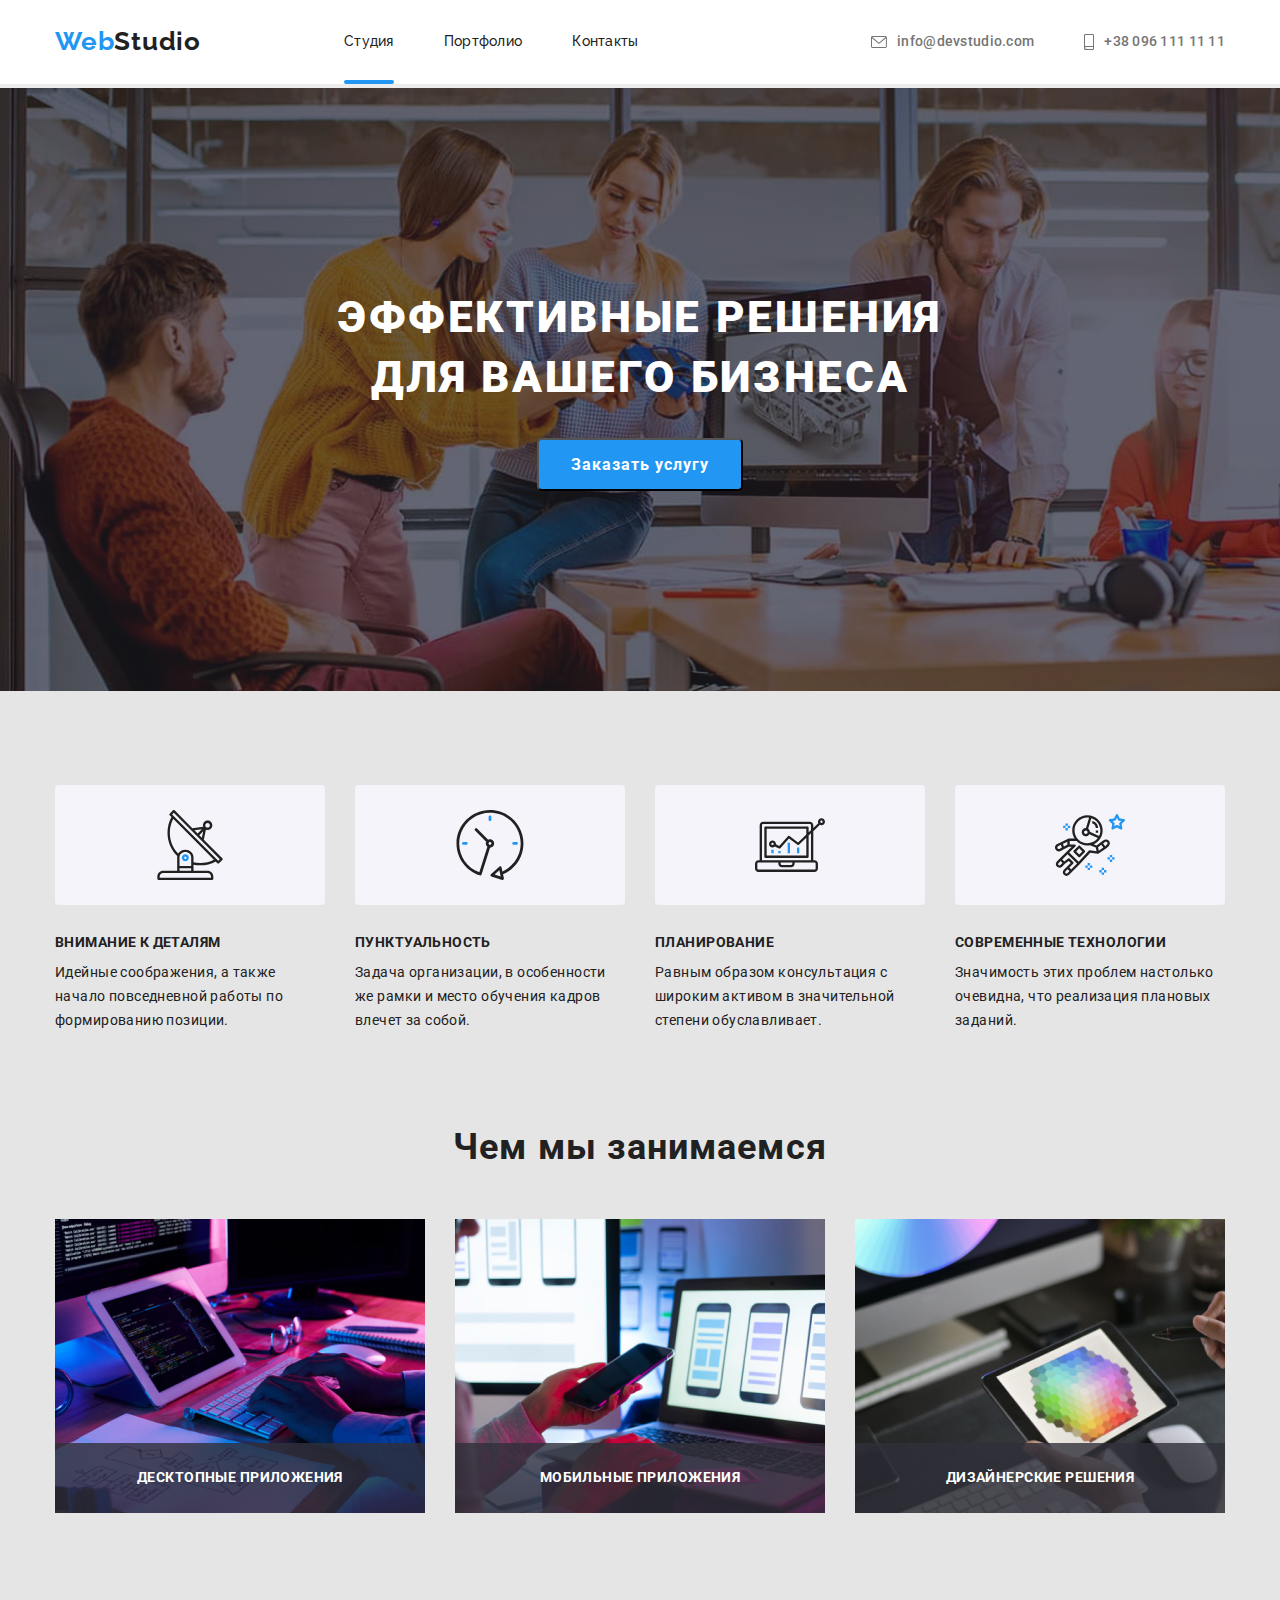
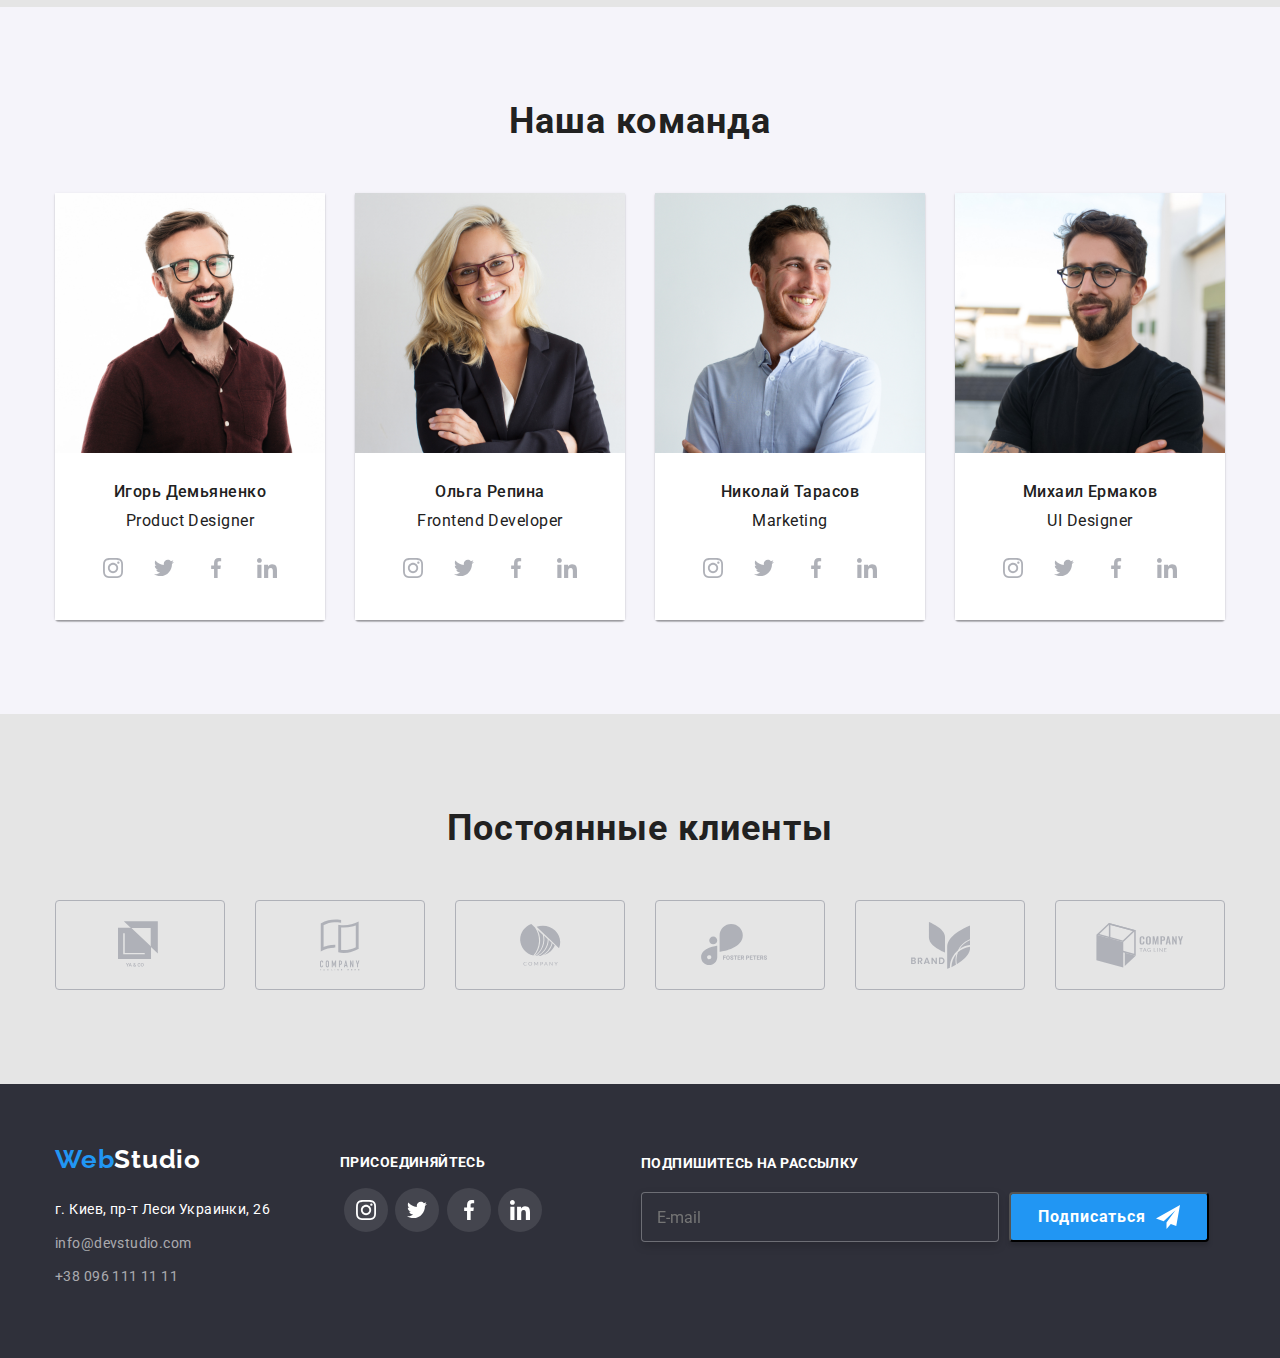
==== index.html @ eb945e29 "формы формы" ====
<!DOCTYPE html>
<html lang="ru">
<head>
    <meta charset="UTF-8">
    <meta name="viewport" content="width=device-width, initial-scale=1.0">
    <title>Веб-Студия</title>
    <link rel="stylesheet" href="https://cdnjs.cloudflare.com/ajax/libs/modern-normalize/1.0.0/modern-normalize.css">
    <link rel="stylesheet" href="./css/style.css">
    <link rel="preconnect" href="https://fonts.gstatic.com">
<link href="https://fonts.googleapis.com/css2?family=Raleway:wght@700&family=Roboto:wght@400;500;700;900&display=swap" rel="stylesheet">
    
</head>
<body>

    <!-- Хедер -->
    <header>
        <div class="container header-container">
            <a class="header-logo" href="index.html">Web
                <span class="header-studio">Studio</span>
            </a>
            <nav class="nav">
                <ul class="list header-list">
                    <li class="header-item">
                        <a class="link header-link active-page" href="index.html">Студия</a>
                    </li>

                    <li>
                        <a class="link header-link" href="portfolio.html">Портфолио</a>
                    </li>

                    <li>
                        <a class="link header-link" href="#">Контакты</a>
                    </li>
                </ul>
            </nav>
            <!--------------------- Контакты хедера ----------------------------->
            <ul class="list contact-list">
                <li>
                    <a class="link header-contacts" href="mailto:">
                        <svg class="icon-mail">
                            <use href="./images/sprite.svg#icon-mail"></use>
                        </svg> info@devstudio.com </a>
                </li>
                <li>
                    <a class="link header-contacts" href="tel:+380961111111">
                        <svg class="icon-smartphone">
                            <use href="./images/sprite.svg#icon-smartphone"></use>
                        </svg> +38 096 111 11 11
                    </a>
                </li>
            </ul>
        </div>
    </header>

    <main>
        <!-- Герой -->
        <hr class="hero-line">
        <section class="hero">
            <div class="container">
                <h1 class="hero-text">Эффективные решения <br>
                    для вашего бизнеса
                </h1>
                <button class="button main-button" data-modal-open>
                    Заказать услугу
                </button>
            </div>
        </section>

        <!-- Компетенции -->
        <section class="competence">
            <h2 class="visually-hidden"></h2>

            <div class="container">
                <ul class="list competence-list">
                    <li class="competence-unit">
                        <div class="competence-icon">
                            <svg width="70" height="70">
                                <use href="./images/sprite.svg#icon-antenna"></use>
                            </svg>
                        </div>
                        <h3 class="competence-item">Внимание к деталям</h3>
                        <p class="competence-text">Идейные соображения, а также начало
                            повседневной работы по формированию позиции.
                        </p>
                    </li>
                    <li class="competence-unit">
                        <div class="competence-icon">
                            <svg width="70" height="70">
                                <use href="./images/sprite.svg#icon-clock"></use>
                            </svg>
                        </div>
                        <h3 class="competence-item">Пунктуальность</h3>
                        <p class="competence-text">Задача организации, в особенности же рамки
                            и место обучения кадров влечет за собой.
                        </p>
                    </li>
                    <li class="competence-unit">
                        <div class="competence-icon">
                            <svg width="70" height="70">
                                <use href="./images/sprite.svg#icon-diagram"></use>
                            </svg>
                        </div>
                        <h3 class="competence-item">Планирование</h3>
                        <p class="competence-text">Равным образом консультация с широким активом
                            в значительной степени обуславливает.
                        </p>
                    </li>
                    <li class="competence-unit">
                        <div class="competence-icon">
                            <svg width="70" height="70">
                                <use href="./images/sprite.svg#icon-astronaut"></use>
                            </svg>
                        </div>
                        <h3 class="competence-item">Современные технологии</h3>
                        <p class="competence-text">Значимость этих проблем настолько очевидна,
                            что реализация плановых заданий.
                        </p>
                    </li>
                </ul>
            </div>
        </section>

        <!-- Чем мы занимаемся -->
        <section class="our-work">
            <div class="container">
                <h2 class="our-work-title">Чем мы занимаемся</h2>
                <ul class="list images-list">
                    <li class="images-item">
                        <img class="our-work-imges" src="./images/picture1.jpg" alt="Man printing on a keyboard"
                            width="370">
                            <p class="disctiption">Десктопные приложения</p>
                    </li>
                    <li class="images-item">
                        <img class="our-work-imges" src="./images/picture2.jpg" alt="Woman keep a smartphone"
                            width="370">
                            <p class="disctiption">Мобильные приложения</p>
                    </li>
                    <li class="images-item">
                        <img class="our-work-imges" src="./images/picture3.jpg" alt="Woman keep a tablet" 
                            width="370">
                            <p class="disctiption">Дизайнерские решения</p>
                    </li>
                </ul>
            </div>
        </section>

         <!-- Наша команда  -->
        <section class="our-team">
            <div class="container">
                <h2 class="our-team-title">Наша команда</H2>
                <ul class="list images-list">

                    <li class="our-team-item">
                        <img class="our-team-imges" src="./images/img1.jpg" alt="man in a brown shirt" width="270">
                        <div class="our-team-people">
                            <h3 class="team-item">Игорь Демьяненко</h3>
                            <p class="team-text">Product Designer</p>
                            <ul class="social-box">
                                <li class="social-item">
                                    <a class="team social-link" href="#">
                                        <svg class="icon-instagram">
                                            <use href="./images/sprite.svg#icon-instagram"></use>
                                        </svg>
                                    </a>
                                </li>
                                <li class="social-item">
                                    <a class="team social-link" href="#">
                                        <svg class="icon-twitter">
                                            <use href="./images/sprite.svg#icon-twitter"></use>
                                        </svg>
                                    </a>
                                </li>
                                <li class="social-item">
                                    <a class="team social-link" href="#">
                                        <svg class="icon-facebook">
                                            <use href="./images/sprite.svg#icon-facebook"></use>
                                        </svg>
                                    </a>
                                </li>
                                <li class="social-item">
                                    <a class="team social-link" href="#">
                                        <svg class="icon-linkedin">
                                            <use href="./images/sprite.svg#icon-linkedin"></use>
                                        </svg>
                                    </a>
                                </li>
                            </ul>
                        </div>
                    </li>

                    <li class="our-team-item">
                        <img class="our-team-imges" src="./images/img2.jpg" alt="woman in a black jacket" width="270">
                        <div class="our-team-people">
                            <h3 class="team-item">Ольга Репина</h3>
                            <p class="team-text">Frontend Developer</p>
                            <ul class="social-box">
                                <li class="social-item">
                                    <a class="team social-link" href="#">
                                        <svg class="icon-instagram">
                                            <use href="./images/sprite.svg#icon-instagram"></use>
                                        </svg>
                                    </a>
                                </li>
                                <li class="social-item">
                                    <a class="team social-link" href="#">
                                        <svg class="icon-twitter">
                                            <use href="./images/sprite.svg#icon-twitter"></use>
                                        </svg>
                                    </a>
                                </li>
                                <li class="social-item">
                                    <a class="team social-link" href="#">
                                        <svg class="icon-facebook">
                                            <use href="./images/sprite.svg#icon-facebook"></use>
                                        </svg>
                                    </a>
                                </li>
                                <li class="social-item">
                                    <a class="team social-link" href="#">
                                        <svg class="icon-linkedin">
                                            <use href="./images/sprite.svg#icon-linkedin"></use>
                                        </svg>
                                    </a>
                                </li>
                            </ul>
                        </div>
                    </li>

                    <li class="our-team-item">
                        <img class="our-team-imges" src="./images/img3.jpg" alt="man in a blue shirt" width="270">
                        <div class="our-team-people">
                            <h3 class="team-item">Николай Тарасов</h3>
                            <p class="team-text">Marketing</p>
                            <ul class="social-box">
                                <li class="social-item">
                                    <a class="team social-link" href="#">
                                        <svg class="icon-instagram">
                                            <use href="./images/sprite.svg#icon-instagram"></use>
                                        </svg>
                                    </a>
                                </li>
                                <li class="social-item">
                                    <a class="team social-link" href="#">
                                        <svg class="icon-twitter">
                                            <use href="./images/sprite.svg#icon-twitter"></use>
                                        </svg>
                                    </a>
                                </li>
                                <li class="social-item">
                                    <a class="team social-link" href="#">
                                        <svg class="icon-facebook">
                                            <use href="./images/sprite.svg#icon-facebook"></use>
                                        </svg>
                                    </a>
                                </li>
                                <li class="social-item">
                                    <a class="team social-link" href="#">
                                        <svg class="icon-linkedin">
                                            <use href="./images/sprite.svg#icon-linkedin"></use>
                                        </svg>
                                    </a>
                                </li>
                            </ul>
                        </div>
                    </li>

                    <li class="our-team-item">
                        <img class="our-team-imges" src="./images/img4.jpg" alt="man in a black t-shirt" width="270">
                        <div class="our-team-people">
                            <h3 class="team-item">Михаил Ермаков</h3>
                            <p class="team-text">UI Designer</p>
                            <ul class="social-box">
                                <li class="social-item">
                                    <a class="team social-link" href="#">
                                        <svg class="icon-instagram">
                                            <use href="./images/sprite.svg#icon-instagram"></use>
                                        </svg>
                                    </a>
                                </li>
                                <li class="social-item">
                                    <a class="team social-link" href="#">
                                        <svg class="icon-twitter">
                                            <use href="./images/sprite.svg#icon-twitter"></use>
                                        </svg>
                                    </a>
                                </li>
                                <li class="social-item">
                                    <a class="team social-link" href="#">
                                        <svg class="icon-facebook">
                                            <use href="./images/sprite.svg#icon-facebook"></use>
                                        </svg>
                                    </a>
                                </li>
                                <li class="social-item">
                                    <a class="team social-link" href="#">
                                        <svg class="icon-linkedin">
                                            <use href="./images/sprite.svg#icon-linkedin"></use>
                                        </svg>
                                    </a>
                                </li>
                            </ul>
                        </div>
                    </li>

                </ul>
            </div>
        </section>
         <!-- Клиенты  -->
        <section class="clients">
            <div class="container">
                <h2 class="clients-title">Постоянные клиенты</h2>
                <ul class="clients-list">
                    <li class="clients-item">
                        <a class="clients-link" href="">
                            <svg class="icon-Client_1" width="44" height="49">
                                <use href="./images/sprite.svg#icon-Client_1"></use>
                            </svg>
                        </a>
                    </li>
                    <li class="clients-item">
                        <a class="clients-link" href="">
                            <svg class="icon-Client_2" width="40" height="52">
                                <use href="./images/sprite.svg#icon-Client_2"></use>
                            </svg>
                        </a>
                    </li>
                    <li class="clients-item">
                        <a class="clients-link" href="">
                            <svg class="icon-Client_3" width="41" height="42">
                                <use href="./images/sprite.svg#icon-Client_3"></use>
                            </svg>
                        </a>
                    </li>
                    <li class="clients-item">
                        <a class="clients-link" href="">
                            <svg class="icon-Client_4" width="79" height="42">
                                <use href="./images/sprite.svg#icon-Client_4"></use>
                            </svg>
                        </a>
                    </li>
                    <li class="clients-item">
                        <a class="clients-link" href="">
                            <svg class="icon-Client_5" width="59" height="47">
                                <use href="./images/sprite.svg#icon-Client_5"></use>
                            </svg>
                        </a>
                    </li>
                    <li class="clients-item">
                        <a class="clients-link" href="">
                            <svg class="icon-Client_6" width="88" height="45">
                                <use href="./images/sprite.svg#icon-Client_6"></use>
                            </svg>
                        </a>
                    </li>
                </ul>
            </div>
        </section>
    </main>

    <!-- Футер -->
    <footer>
        <div class="container footer-container">
            <div>
                <a class="footer-logo" href="index.html">Web
                    <span class="footer-studio link">Studio</span>
                </a>
                <address>г. Киев, пр-т Леси Украинки, 26</address>
                <a class="link footer-link" href="mailto:">info@devstudio.com</a>
                <a class="link footer-link" href="tel:+380961111111">+38 096 111 11 11</a>
            </div>
            <div>
                <h3 class="footer-item">
                    ПРИСОЕДИНЯЙТЕСЬ
                </h3>
                <ul class="footer-box">
                    <li class="social-unit">
                        <a class="social-link" href="#">
                            <svg class="pic-instagram">
                                <use href="./images/sprite.svg#icon-instagram"></use>
                            </svg>
                        </a>
                    </li>
                    <li class="social-unit">
                        <a class="social-link" href="#">
                            <svg class="pic-twitter">
                                <use href="./images/sprite.svg#icon-twitter"></use>
                            </svg>
                        </a>
                    </li>
                    <li class="social-unit">
                        <a class="social-link" href="#">
                            <svg class="pic-facebook">
                                <use href="./images/sprite.svg#icon-facebook"></use>
                            </svg>
                        </a>
                    </li>
                    <li class="social-unit">
                        <a class="social-link" href="#">
                            <svg class="pic-linkedin">
                                <use href="./images/sprite.svg#icon-linkedin"></use>
                            </svg>
                        </a>
                    </li>
                </ul>
            </div>
            <div class="signup">
                <form class="signup-form" name="signup_form" autocomplete="on" novalidate>
                    <label class="signup-title" for="email">Подпишитесь на рассылку</label>
                    <div class="form-field">
                        <input class="signup-input" type="email" name="email" id="email" placeholder="E-mail" />
                        <button type="submit" class="signup-button">
                            Подписаться
                            <svg class="pic-send">
                                <use href="./images/sprite.svg#icon-send"></use>
                            </svg>
                        </button>
                    </div>
                </form>
            </div>
        </div>
    </footer>
    <!-- Модальное окно -->
    <div data-modal class="backdrop is-hidden">
        <div class="modal">
            <button class="modal-button" data-modal-close>
                <svg width="11" height="11">
                    <use href="./images/sprite.svg#icon-close_button"></use>
                </svg>
            </button>
            <div class="modal-input">
                <h2 class="title">Оставьте свои данные, мы вам перезвоним</h2>
                <form class="input-form" name="input-form" autocomplete="on" novalidate>
                    <div class="inputs">
                        <label class="input-lable" for="name">Имя</label>
                        <input class="input-area" type="text" name="name" id="name" />
                        <svg class="input-icon" width="12" height="12">
                            <use href="./images/sprite.svg#icon-man"></use>
                        </svg>
                    </div>
                    <div class="inputs">
                        <label class="input-lable" for="telephone">Телефон</label>
                        <input class="input-area" type="tel" name="telephone" id="telephone" />
                        <svg class="input-icon" width="13" height="13">
                            <use href="./images/sprite.svg#icon-phone"></use>
                        </svg>
                    </div>
                    <div class="inputs">
                        <label class="input-lable" for="email">Почта</label>
                        <input class="input-area" type="email" name="email" id="email" />
                        <svg class="input-icon" width="15" height="12">
                            <use href="./images/sprite.svg#icon-mail_2"></use>
                        </svg>
                    </div>
                    <label class="input-lable" for="comment">Комментарий</label>
                    <textarea name="comment" id="comment" cols="30" rows="10" placeholder="Введите текст"></textarea>

                    <div class="deal-box">                       
                        <label class="deal-lable" for="deal">Соглашаюсь с рассылкой и принимаю <a href="#">Условия договора</a></label>
                        <input class="deal-input" type="checkbox" value="Соглашение" name="" id="deal" />
                        <div>
                        <svg class="deal-icon" width="16" height="15">
                            <use href="./images/sprite.svg#icon-accept"></use>
                        </svg>
                        </div>
                    </div>
                </form>
                <button type="submit" class="input-button">Отправить</button>
            </div>
        </div>
    </div>
    <script src="./js/modal.js"></script>
</body>
</html>
---- css/style.css ----
/* 
Основной цвет текста   #212121; - Заголовки черн
Вторичный цвет текста  #FFFFFF; - Заголовки бел
Цвет текста Параграфы  #757575;

Акцкет 1 ------------- #2196F3; - Синий для кнопок и навигации */


 /* 
 Основной цвет фона  #E5E5E5; - 
 Вторичный цвет фона #2F303A; - Герой и Футер
 Фон хедера          #FFFFFF;

 */
:root {
    --primary-title-color:#212121;
    --secondary-title-color:#FFFFFF;
    --text-color:#757575;
    --accent-color:#2196F3;
    --logo-color:#ffffff;
    --icon-color:  #AFB1B8;

    --primary-background-color:#E5E5E5;
    --secondary-background-color:#2F303A;
    --header-background-clor:#FFFFFF;  
    --button-background-clor:#F5F4FA;

}

h1,
h2,
h3,
p {
  margin-top: 0;
  margin-bottom: 0;
}

ul {
    list-style: none;
    margin: 0;
    padding: 0;
}

li {
    list-style: none;
    margin: 0;
    padding: 0;
}

body {
    font-family: 'Roboto', sans-serif;
    font-style: normal;
}

header {
    background-color: var(--header-background-clor);
}

.container {
    width: 1200px;
    margin: 0 auto;
    padding: 0 15px;
}

.header-container {
    display: flex;
    align-items: center;
}

footer {
    padding: 60px 0;
    background-color: var(--secondary-background-color);
}
.footer-container {
    display: flex;
    justify-self: center;
}

.footer-item {
    padding-top: 12px;
    padding-bottom: 20px;
    margin-left: 70px;

    font-weight: 700;
    font-size: 14px;
    line-height: 0.87;
    letter-spacing: 0.03em;
    text-transform: uppercase;

    color: var(--secondary-title-color);;
}

.nav { 
    margin-left: 93px;  

    font-family: Raleway;
    font-weight: 700;
    font-size: 26px;
    line-height: 1.19;
    letter-spacing: 0.03em;
}

.header-list {
    display: flex;
    justify-content: center;
    margin: 0;
    padding: 0;

    font-weight: 500;
    font-size: 14px;
    line-height: 1.42;
    letter-spacing: 0.02em;
}

.hero {
    padding: 200px 0;

    background-repeat: no-repeat;
    background-size: cover;

    background-color: var(--secondary-background-color);
    background-image: linear-gradient( 
        to right,
        rgba(47, 48, 58, 0.4),
        rgba(47, 48, 58, 0.4) ), 
        url(../images/hero_background.jpg);
}

.hero-text {
    margin: 0 auto;
    margin-bottom: 30px;

    font-weight: 900;
    font-size: 44px;
    line-height: 1.36;
    text-align: center;
    letter-spacing: 0.06em;
    text-transform: uppercase;

    color: var(--logo-color);
}

.competence {
    margin: 0 auto;
    padding: 94px 0 47px;

    background-color: var(--primary-background-color);
}

.our-work {
    padding: 47px 0 94px;

    font-weight: 700;
    font-size: 36px;
    line-height: 1.16;
    text-align: center;
    letter-spacing: 0.03em;

    background-color: var(--primary-background-color);
}

.disctiption {
    position: absolute;
    width: 370px;
    height: 70px;
    padding: 27px 0;
    bottom: 0;
    
    font-weight: 700;
    font-size: 14px;
    line-height: 1.14;
    text-align: center;
    letter-spacing: 0.03em;
    text-transform: uppercase;

    color: var(--secondary-title-color);
    background: rgba(47, 48, 58, 0.8);
}

.our-team {
    padding: 94px 0;

    font-weight: 700;
    font-size: 36px;
    line-height: 1.16;
    text-align: center;
    letter-spacing: 0.03em;

    background-color: var(--button-background-clor);
}

.competence-list {
    display: flex;
    flex-direction: row;
    justify-content: center;
}

.competence-unit {
    width: 270px;
    margin-right: 30px;
}

.competence-unit:last-child {
    margin-right: 0;
}

.competence-icon {
    display: flex;
    justify-content: center;
    align-items: center;
    margin-right: 30px;
    width: 270px;
    height: 120px;

    background: var(--button-background-clor);
    border-radius: 4px;
}

.competence-icon:last-child {
    margin-right: 0;
}

.images-list {
    display: flex;
}

.our-work-imges {
    width: 370px;
}

.images-item {
    position: relative;
    width: calc((100%-60px) / 3);
    margin-right: 30px;
} 

.images-item:nth-child(3n) {
    margin-right: 0;
  }

.our-team-item {
    width: calc((100%-90px) / 4);
    margin-right: 30px;
    box-shadow: 0px 1px 3px rgba(0, 0, 0, 0.12), 
    0px 1px 1px rgba(0, 0, 0, 0.14),    
    0px 2px 1px rgba(0, 0, 0, 0.2);
    border-radius: 0px 0px 4px 4px;
}  

.our-team-item:nth-child(4n) {
    margin-right: 0;
}

.visually-hidden {
    position: absolute;
    clip: rect(0 0 0 0);
    width: 1px;
    height: 1px;
    margin: -1px;
  }
  
.our-work-title,
.our-team-title,
.clients-title {
    margin-top: 0;
    margin-bottom: 50px;

    font-weight: 700;
    font-size: 36px;
    line-height: 1.16;
    text-align: center;
    letter-spacing: 0.03em;

    color: var(--primary-title-color);

}

.button {
    background-color: var(--accent-color);
}

.button-filter {
    padding: 6px 22px;
    border-radius: 4px;
    border: 0;
    cursor: pointer;

    font-weight: 500;
    font-size: 16px;
    line-height: 1.62;
    text-align: center;
    letter-spacing: 0.03em;

    background-color: var(--button-background-clor);
}

.button-filter:hover,
.button-filter:focus {
    background-color: var(--accent-color);
    color: var(--secondary-title-color);
    outline: none;
}

.button-item {
    margin-right: 8px;
}

img {
    display: block;
    max-width: 100%;
    height: auto;
}

.button-item:last-child {
    margin-right: 0;
}

.filter-list {
    display: flex;
    flex-direction: row;
    justify-content: center; 
}

.project-list {
    display: flex;
    flex-wrap: wrap;
}

.project-item {
    width: 370px;
    margin-right: 30px; 
    margin-bottom: 30px;
    cursor: pointer;
}

.project-item:nth-child(3n) {  
    margin-right: 0;
}

.project-item:nth-last-child(-n + 3) {  
    margin-bottom: 0;
}

.project-item .link {
    display: block;
    text-decoration: none;
}

.project-item .link:hover,
.project-item .link:focus {
    border: 1px solid #EEEEEE;
    box-shadow: 0px 1px 1px rgba(0, 0, 0, 0.12), 
    0px 4px 4px rgba(0, 0, 0, 0.06), 
    1px 4px 6px rgba(0, 0, 0, 0.16);
}

.hero-text,
.main-button {
    color: var(--logo-color);
}

.main-button {
    display: flex;
    margin: 0 auto;
    border-radius: 5px;
    padding: 10px 32px;
    cursor: pointer;
    
    font-weight: 700;
    font-size: 16px;
    line-height: 1.87;
    text-align: center;
    letter-spacing: 0.06em;
}

.competence-item {
    margin: 30px 0 10px;
    width: 270px;

    font-weight: 700;
    font-size: 14px;
    line-height: 1.14;
    letter-spacing: 0.03em;
    text-transform: uppercase;
}

.competence-text {
    width: 270px;
    margin-left: 30px;
    margin: 0 auto;

    font-weight: 400;
    font-size: 14px;
    line-height: 1.71;
    letter-spacing: 0.03em;
}

.team-item {
    margin-bottom: 10px;

    font-weight: 500;
    font-size: 16px;
    line-height: 1.18;
    text-align: center;
    letter-spacing: 0.03em;
}

.team-text {
    font-weight: 400;
    font-size: 16px;
    line-height: 1.18;
    text-align: center;
    letter-spacing: 0.03em;
}

.header-studio {
    font-family: 'Raleway', sans-serif;
    font-weight: 700;
    font-size: 26px;
    line-height: 1.19;
    letter-spacing: 0.03em;

    color: var(--primary-title-color);

}

.footer-studio {
    font-family: 'Raleway', sans-serif;
    font-weight: 700;
    font-size: 26px;
    line-height: 1.19;
    letter-spacing: 0.03em;

    color: var(--logo-color);
}

.header-logo {
    display: flex;
    text-decoration: none;

    font-family: 'Raleway', sans-serif;
    font-weight: 700;
    font-size: 26px;
    line-height: 1.19;
    letter-spacing: 0.03em;

    color: var(--accent-color);
}

.footer-logo {
    display: flex;
    margin-bottom: 20px;
    text-decoration: none;

    font-family: 'Raleway', sans-serif;
    font-weight: 700;
    font-size: 26px;
    line-height: 1.19;
    letter-spacing: 0.03em;

    color: var(--accent-color);
}

.list {
    color: var(--primary-title-color);
    list-style: none;
}

.contact-list {
    display: flex;  
    justify-content: flex-end;
    margin-left: auto;
}

.active-page {
    display: block;
    position: relative;
    margin-left: 50px;
    padding: 32px 0;
    text-decoration: none;

    color: var(--accent-color);
}

.active-page::after {
    display: block;
    position: absolute;
    content: "";
    width: 100%;
    height: 4px;
    margin-top: 28px;
    background: var(--accent-color);
    border-radius: 2px;
}

.header-link {
    display: block;
    margin-left: 50px;
    padding: 32px 0;
    text-decoration: none;

    color: var(--primary-title-color);

    transition-property: color;
    transition-duration: 250ms;
    transition-timing-function: cubic-bezier(0.4, 0, 0.2, 1);
}



.header-contacts {
    display: flex;
    align-items: center;
    margin-left: 50px;
    text-decoration: none;

    font-weight: 500;
    font-size: 14px;
    line-height: 1.14;
    letter-spacing: 0.02em;
    
    color: var(--text-color);
}

.icon-mail {
    margin-right: 10px;
    width: 16px;
    height: 12px;

    fill: var(--text-color);
}

.icon-smartphone {
    margin-right: 10px;
    width: 10px;
    height: 16px;

    fill: var(--text-color);
}

.header-contacts:hover,
.header-contacts:focus {
    color: var(--accent-color);
}

.header-contacts:hover .icon-mail,
.header-contacts:hover .icon-smartphone,

.header-contacts:focus .icon-mail,
.header-contacts:focus .icon-smartphone {
    fill: var(--accent-color);
}

.header-link:hover,
.header-link:focus {
    color: var(--accent-color);
}

.footer-link {
    display: flex;
    flex-direction: column;
    margin-bottom: 9px;
    text-decoration: none;

    font-weight: 400;
    font-size: 14px;
    line-height: 1.71;
    letter-spacing: 0.03em;

    color: rgba(255, 255, 255, 0.6);
}

.footer-link:hover, 
.footer-link:focus {
    color: var(--accent-color);
}

.text {
    color: var(--text-color);
}

address {
    margin-bottom: 9px;
    
    font-style: normal;
    font-weight: 400;
    font-size: 14px;
    line-height: 2;
    letter-spacing: 0.03em;
    color: var(--secondary-title-color);
}

.project-title {
    font-weight: 700;
    font-size: 18px;
    line-height: 2;
    letter-spacing: 0.06em;
}

.project-text {
    font-weight: 400;
    font-size: 16px;
    line-height: 1.87;
    letter-spacing: 0.03em;
    color: var(--text-color);
}

.filter-container {
    padding-bottom: 50px;
}

.project-name {
    padding: 20px 24px;
    border: 1px solid #EEEEEE;
}

.project-container {
    padding: 94px 0;
}

.our-team-people {
    padding-top: 30px;
    padding-bottom: 30px;
    padding-left: auto;
    padding-right: auto;

    background: var(--secondary-title-color);
}

.hero-line {
    border: 2px solid #ECECEC;
    margin: 0;
}

.social-box {
    display: flex;
    justify-content: space-around;
    width: 206px;
    margin-left: 32px;
    margin-top: 16px;
}

.social-item {
    display: flex;
    align-items: center;
    justify-content: center;
    width: 44px;
    height: 44px;   
}

.social-item .social-link {
    display: flex;
    align-items: center;
    justify-content: center;
    width: 100%;
    height: 100%;
    border-radius: 50%;

    background: transparent;
    fill: var(--icon-color);
}

.social-item .social-link:focus,
.social-item .social-link:hover {
    background: var(--accent-color);
    fill: var(--logo-color);
    outline-style: none;
}

.icon-instagram,
.icon-twitter,
.icon-facebook,
.icon-linkedin {
    width: 20px;
    height: 20px;
}

.footer-box {
    display: flex;
    justify-content: space-around;
    width: 206px;
    margin-left: 70px;
}

.social-unit {
    display: flex;
    align-items: center;
    justify-content: center;
    width: 44px;
    height: 44px;   
}

.footer-box .social-link {
    display: flex;
    align-items: center;
    justify-content: center;
    width: 100%;
    height: 100%;
    border-radius: 50%;

    background: rgba(255, 255, 255, 0.1);
}

.footer-box .social-link:focus,
.footer-box .social-link:hover {
    background: var(--accent-color);
    outline-style: none;
}

.pic-instagram,
.pic-twitter,
.pic-facebook,
.pic-linkedin {
    width: 20px;
    height: 20px; 
    fill: var(--secondary-title-color);
}

.signup {
    display: flex;
    justify-content: flex-end;
    width: 570px;
    margin-left: 93px;
    margin-right: 0;
   
}

.form-field {
    display: flex;
}

.signup-input {
    width: 358px;
    height: 50px;
    padding-left: 15px;
    border: 1px solid rgba(255, 255, 255, 0.3);
    
    filter: drop-shadow(0px 4px 4px rgba(0, 0, 0, 0.15));
    border-radius: 4px;
    outline: none;

    background: var(--secondary-background-color);
    color: rgba(255, 255, 255, 0.6);
}

.signup-title {
    display: flex;
    padding-top: 12px;
    padding-bottom: 20px;

    font-family: Roboto;
    font-weight: 700;
    font-size: 14px;
    line-height: 1.14;
    letter-spacing: 0.03em;
    text-transform: uppercase;

    color: var(--header-background-clor); 
}

.pic-send {
    width: 24px;
    height: 24px;
    margin-left: 10px;
    fill: var(--logo-color)
}

.signup-button {
    display: flex;
    align-items: center;
    justify-content: center;
    width: 200px;
    height: 50px;
    padding: 13px;
    margin-left: 10px;

    font-family: Roboto;
    font-weight: 700;
    font-size: 16px;
    line-height: 1.87;
    text-align: center;
    letter-spacing: 0.06em;

    color: var(--logo-color);
    background-color: var(--accent-color);
    box-shadow: 0px 4px 4px rgba(0, 0, 0, 0.15);
    border-radius: 4px;
    cursor: pointer;
}

.modal-input {
    display: flex;
    flex-direction: column;
    width: 528px;
    padding-top: 40px;
}

.modal-input .title {
    margin-bottom: 12px;
    /* padding: 40px 40px 30px; */
    text-align: center;

    font-family: Roboto;
    font-weight: 700;
    font-size: 20px;
    line-height: 1.15;
    letter-spacing: 0.03em;

    color: var(--primary-title-color);
}

.input-form {
    display: flex;
    flex-direction: column;
    
    margin-left: auto;
    margin-right: auto;
    width: 448px;
}

.input-area {
    width: 100%;
    padding-left: 42px;
    padding-top: 12px;
    padding-bottom: 12px;
    margin-bottom: 10px;
    border: 1px solid rgba(33, 33, 33, 0.2);
    border-radius: 4px;
}

.input-area:focus {
    outline: none;
    border: 1px solid var(--accent-color);
    border-radius: 4px;
}
.input-area:focus + .input-icon {
    fill: var(--accent-color);
}

.inputs {
    position: relative;
    width: 100%;
}

.input-icon {
    position: absolute;
    top: 50%;
    left: 15px;
    transform: translateY(-5%);
}

textarea {
    resize: none;
    padding: 12px 15px;
    margin-bottom: 20px;
    width: 448px;
    height: 120px;

    border: 1px solid rgba(33, 33, 33, 0.2);
    border-radius: 4px;
}

.input-lable {
    margin-bottom: 4px;
    font-family: Roboto;
    font-weight: 400;
    font-size: 12px;
    line-height: 1.16;
    letter-spacing: 0.01em;

    color: var(--text-color);
}

.deal-box {
    position: relative;
    display: flex;
    margin-bottom: 30px;
    justify-content: center;
    align-items: center;
    justify-content: space-around;
}

.deal-input {
    appearance: none;
}

.deal-icon {
    position: absolute;
    left: 50px;
    fill: var(--secondary-title-color);
    background: var(--accent-color);
}

.deal-lable {
    text-align: center;
    
    font-family: Roboto;
    font-weight: 400;
    font-size: 14px;
    line-height: 1.71;
    letter-spacing: 0.03em;

    color: var(--text-color);
}

.input-button {
    display: flex;
    justify-content: center;
    width: 200px;
    margin-left: auto;
    margin-right: auto;
    padding: 10px 55px;


    font-family: Roboto;
    font-weight: 700;
    font-size: 16px;
    line-height: 1.87;
    letter-spacing: 0.06em;

    color: var(--logo-color);
    background: var(--accent-color);
    box-shadow: 0px 4px 4px rgba(0, 0, 0, 0.15);
    border-radius: 4px;
    cursor: pointer;
}

.clients {
    padding: 94px 0;
    margin: 0 auto;
    
    background-color: var(--primary-background-color);
}

.clients-list {
    display: flex;
    align-items: center;
}

.clients-item {
    width: 170px;
    height: 90px;
    border: 1px solid var(--icon-color);
    border-radius: 4px;
    margin-right: 30px;

    background: var(--primary-background-color);
}

.clients-item:hover,
.clients-item:focus {
    border: 1px solid var(--accent-color);
}

.clients-item:last-child {
    margin-right: 0;
}

.clients-link {
    display: flex;
    justify-content: center;
    align-items: center;
    width: 100%;
    height: 100%;
}

.icon-Client_1,
.icon-Client_2,
.icon-Client_3,
.icon-Client_4,
.icon-Client_5,
.icon-Client_6 {
    fill: var(--icon-color);
}

.clients-link:hover .icon-Client_1,
.clients-link:hover .icon-Client_2,
.clients-link:hover .icon-Client_3,
.clients-link:hover .icon-Client_4,
.clients-link:hover .icon-Client_5,
.clients-link:hover .icon-Client_6,

.clients-link:focus .icon-Client_1,
.clients-link:focus .icon-Client_2,
.clients-link:focus .icon-Client_3,
.clients-link:focus .icon-Client_4,
.clients-link:focus .icon-Client_5,
.clients-link:focus .icon-Client_6 {
    fill: var(--accent-color);
}

.backdrop {
    position: fixed;
    top: 0;
    left: 0;
    width: 100%;
    height: 100%;
    opacity: 1;
    transition: opacity 250ms cubic-bezier(0.4, 0, 0.2, 1);
    background-color: rgba(0, 0, 0, 0.2);
}

.backdrop.is-hidden {
    opacity: 0;
    pointer-events: none;
}

.modal {
    position: absolute;
    left: 50%;
    top: 50%;
    transform: translate(50% 50%);
    border-radius: 4px;
    box-shadow: 0px 1px 3px rgba(0, 0, 0, 0.12), 0px 1px 1px rgba(0, 0, 0, 0.14);
    transform: translate(-50%, -50%) scale(1);
    transition: transform 250ms cubic-bezier(0.4, 0, 0.2, 1);
    
    width: 528px;
    height: 581px;

    background: var(--secondary-title-color);
}

.modal-button {
    position: absolute;
    top: 8px;
    right: 8px;

    display: flex;
    align-items: center;
    justify-content: center;
    width: 30px;
    height: 30px;
    border-radius: 50%;
    border: 1px solid rgba(0, 0, 0, 0.1);
    cursor: pointer;
    outline: none;

    background-color: var(--secondary-title-color);
}

.project-overlay {
    display: block;
    position: relative;
}

.overlay {
    position: absolute;
    display: block;
    top: 0;
    left: 0;
    width: 100%;
    height: 100%;
    opacity: 0;
    transform: translateY(100%);

    background: rgba(33, 150, 243, 0.9);
}

.project-item .link:hover .overlay,
.project-item .link:focus .overlay {
    opacity: 1;
    transform: translateY(0);
    transition-duration: 250ms;
}

.overlay .text {
    padding: 64px 23px;
    
    font-style: normal;
    font-weight: normal;
    font-size: 18px;
    line-height: 1.56;
    letter-spacing: 0.03em;

    color: var(--secondary-title-color);
}
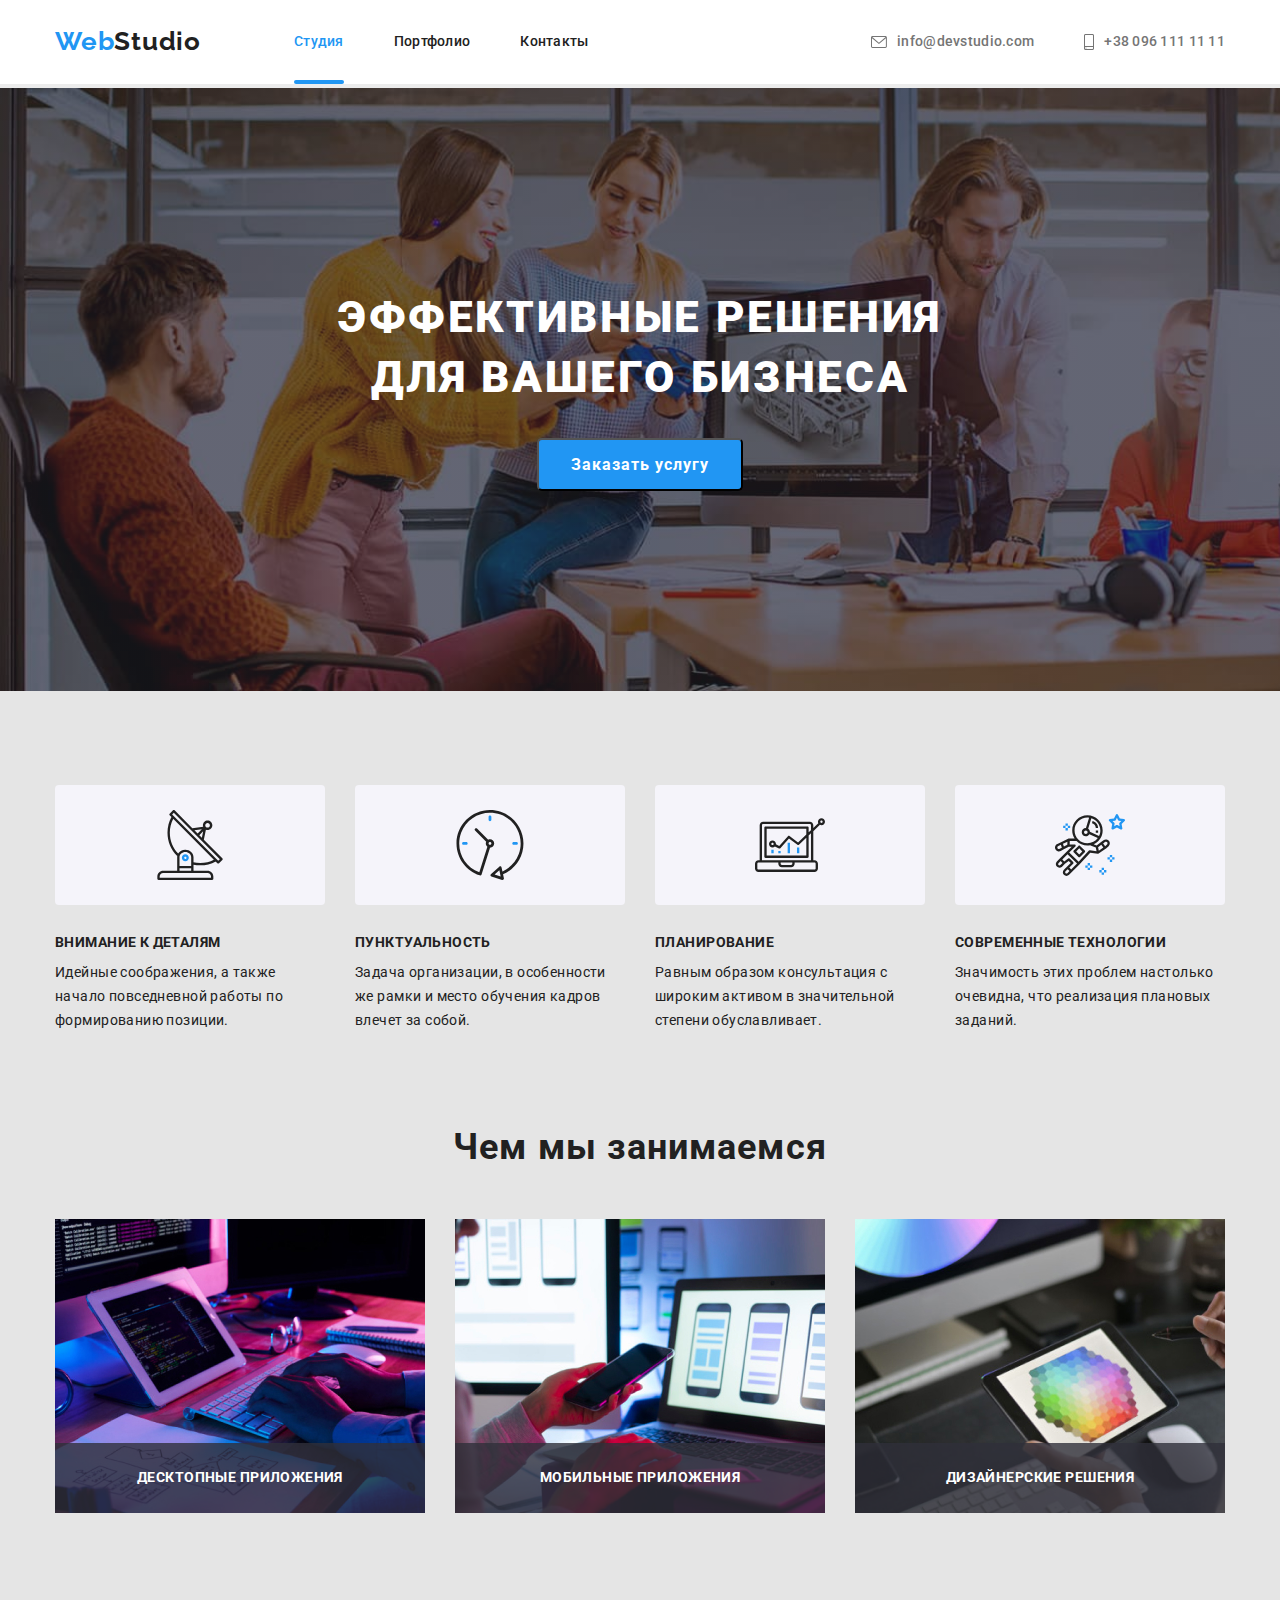
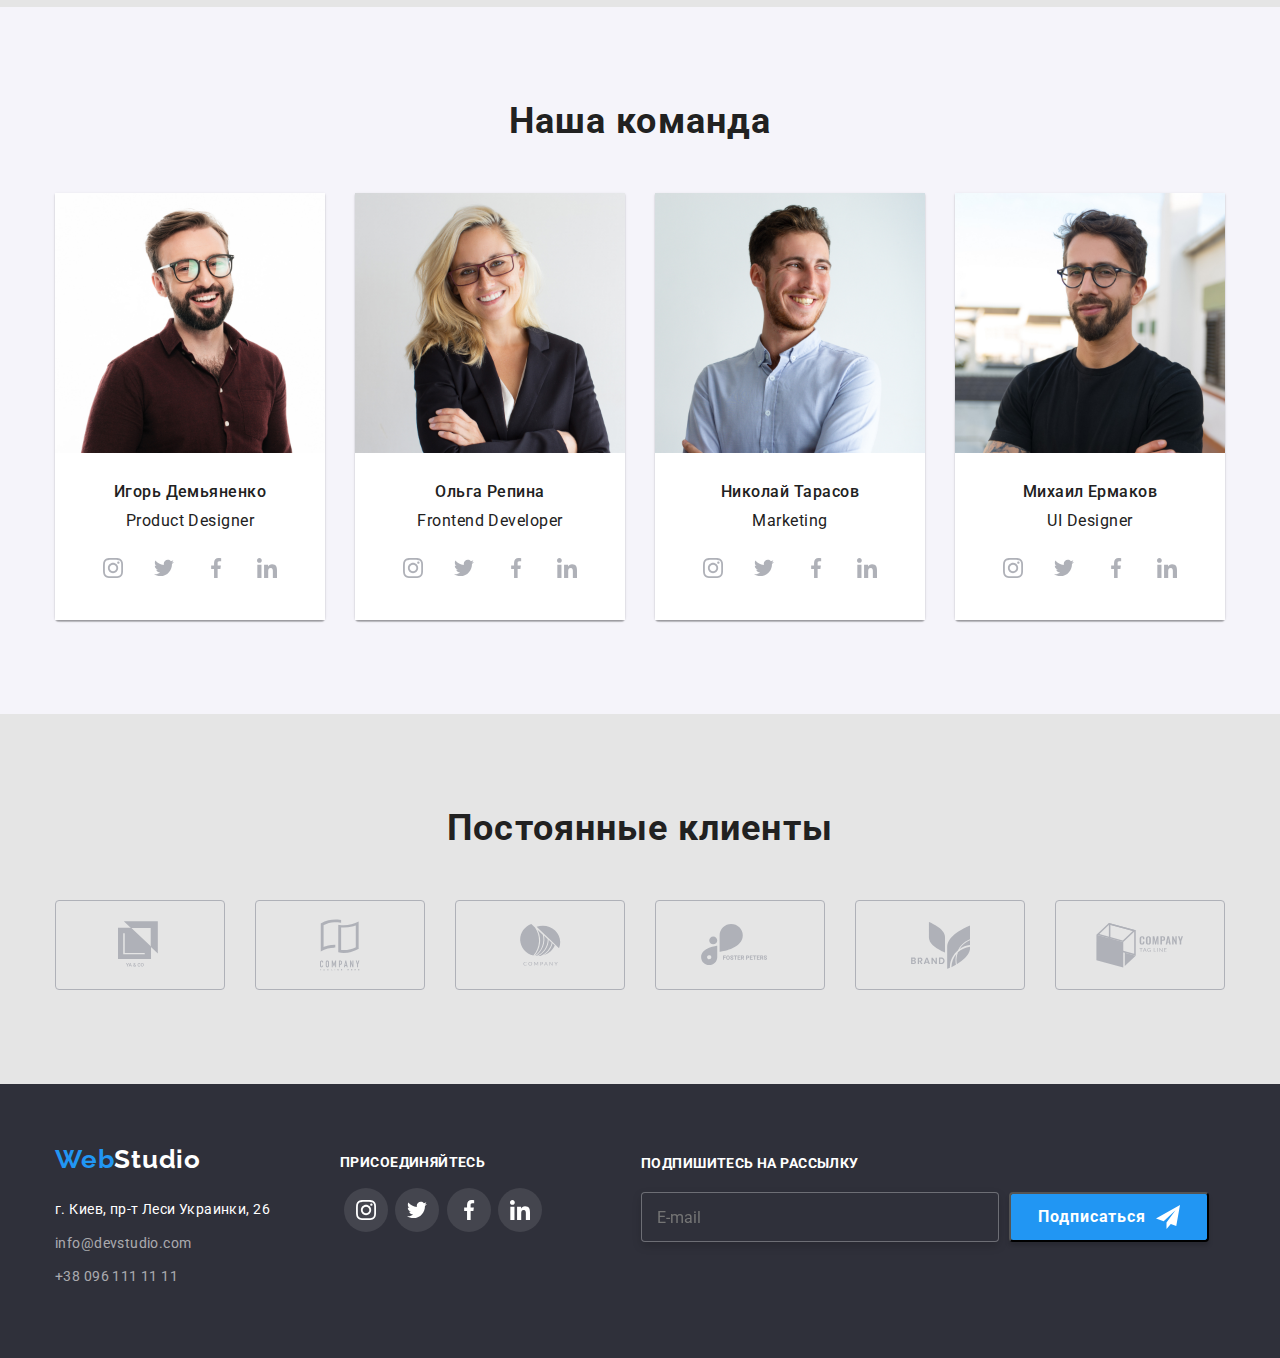
==== commit 03ea48dc: "Переделал цвет на синий Студия" ====
--- a/index.html
+++ b/index.html
@@ -21,19 +21,19 @@
             <nav class="nav">
                 <ul class="list header-list">
                     <li class="header-item">
-                        <a class="link header-link active-page" href="index.html">Студия</a>
+                        <a class="header-link active-page" href="index.html">Студия</a>
                     </li>
 
                     <li>
-                        <a class="link header-link" href="portfolio.html">Портфолио</a>
+                        <a class="header-link" href="portfolio.html">Портфолио</a>
                     </li>
 
                     <li>
-                        <a class="link header-link" href="#">Контакты</a>
+                        <a class="header-link" href="#">Контакты</a>
                     </li>
                 </ul>
             </nav>
-            <!--------------------- Контакты хедера ----------------------------->
+            <!-- Контакты хедера -->
             <ul class="list contact-list">
                 <li>
                     <a class="link header-contacts" href="mailto:">
@@ -405,9 +405,9 @@
             </div>
             <div class="signup">
                 <form class="signup-form" name="signup_form" autocomplete="on" novalidate>
-                    <label class="signup-title" for="email">Подпишитесь на рассылку</label>
+                    <label class="signup-title" for="signup-email">Подпишитесь на рассылку</label>
                     <div class="form-field">
-                        <input class="signup-input" type="email" name="email" id="email" placeholder="E-mail" />
+                        <input class="signup-input" type="email" name="email" id="signup-email" placeholder="E-mail" />
                         <button type="submit" class="signup-button">
                             Подписаться
                             <svg class="pic-send">
@@ -445,24 +445,19 @@
                         </svg>
                     </div>
                     <div class="inputs">
-                        <label class="input-lable" for="email">Почта</label>
-                        <input class="input-area" type="email" name="email" id="email" />
+                        <label class="input-lable" for="modal-email">Почта</label>
+                        <input class="input-area" type="email" name="email" id="modal-email" />
                         <svg class="input-icon" width="15" height="12">
                             <use href="./images/sprite.svg#icon-mail_2"></use>
                         </svg>
                     </div>
                     <label class="input-lable" for="comment">Комментарий</label>
-                    <textarea name="comment" id="comment" cols="30" rows="10" placeholder="Введите текст"></textarea>
-
-                    <div class="deal-box">                       
+                    <textarea class="textarea" name="comment" id="comment" cols="30" rows="10" placeholder="Введите текст"></textarea>
+
+                    <div class="deal-box">    
+                        <input class="deal-input" type="checkbox" value="agriment" name="checkbo" id="deal" />                   
                         <label class="deal-lable" for="deal">Соглашаюсь с рассылкой и принимаю <a href="#">Условия договора</a></label>
-                        <input class="deal-input" type="checkbox" value="Соглашение" name="" id="deal" />
-                        <div>
-                        <svg class="deal-icon" width="16" height="15">
-                            <use href="./images/sprite.svg#icon-accept"></use>
-                        </svg>
-                        </div>
-                    </div>
+                     </div>
                 </form>
                 <button type="submit" class="input-button">Отправить</button>
             </div>
--- a/css/style.css
+++ b/css/style.css
@@ -88,28 +88,6 @@
     text-transform: uppercase;
 
     color: var(--secondary-title-color);;
-}
-
-.nav { 
-    margin-left: 93px;  
-
-    font-family: Raleway;
-    font-weight: 700;
-    font-size: 26px;
-    line-height: 1.19;
-    letter-spacing: 0.03em;
-}
-
-.header-list {
-    display: flex;
-    justify-content: center;
-    margin: 0;
-    padding: 0;
-
-    font-weight: 500;
-    font-size: 14px;
-    line-height: 1.42;
-    letter-spacing: 0.02em;
 }
 
 .hero {
@@ -472,13 +450,32 @@
     margin-left: auto;
 }
 
-.active-page {
+.header-list {
+    display: flex;
+    
+    margin-left: 93px;
+
+    font-weight: 500;
+    font-size: 14px;
+    line-height: 1.42;
+    letter-spacing: 0.02em;
+}
+
+.header-link {
+    position: relative;
     display: block;
-    position: relative;
-    margin-left: 50px;
     padding: 32px 0;
     text-decoration: none;
-
+    margin-right: 50px;
+
+    color: var(--primary-title-color);
+
+    transition-property: color;
+    transition-duration: 250ms;
+    transition-timing-function: cubic-bezier(0.4, 0, 0.2, 1);
+}
+
+.active-page {
     color: var(--accent-color);
 }
 
@@ -489,24 +486,10 @@
     width: 100%;
     height: 4px;
     margin-top: 28px;
+
     background: var(--accent-color);
     border-radius: 2px;
 }
-
-.header-link {
-    display: block;
-    margin-left: 50px;
-    padding: 32px 0;
-    text-decoration: none;
-
-    color: var(--primary-title-color);
-
-    transition-property: color;
-    transition-duration: 250ms;
-    transition-timing-function: cubic-bezier(0.4, 0, 0.2, 1);
-}
-
-
 
 .header-contacts {
     display: flex;
@@ -791,13 +774,13 @@
 .modal-input {
     display: flex;
     flex-direction: column;
-    width: 528px;
+    width: 100%;
+    height: 100%;
     padding-top: 40px;
 }
 
 .modal-input .title {
     margin-bottom: 12px;
-    /* padding: 40px 40px 30px; */
     text-align: center;
 
     font-family: Roboto;
@@ -820,9 +803,7 @@
 
 .input-area {
     width: 100%;
-    padding-left: 42px;
-    padding-top: 12px;
-    padding-bottom: 12px;
+    padding: 14px 0 14px 42px;
     margin-bottom: 10px;
     border: 1px solid rgba(33, 33, 33, 0.2);
     border-radius: 4px;
@@ -855,10 +836,11 @@
     margin-bottom: 20px;
     width: 448px;
     height: 120px;
-
+    
     border: 1px solid rgba(33, 33, 33, 0.2);
     border-radius: 4px;
 }
+
 
 .input-lable {
     margin-bottom: 4px;
@@ -872,27 +854,18 @@
 }
 
 .deal-box {
-    position: relative;
-    display: flex;
-    margin-bottom: 30px;
+    display: flex;
     justify-content: center;
-    align-items: center;
-    justify-content: space-around;
 }
 
 .deal-input {
     appearance: none;
-}
-
-.deal-icon {
-    position: absolute;
-    left: 50px;
-    fill: var(--secondary-title-color);
-    background: var(--accent-color);
+    outline: none;
 }
 
 .deal-lable {
     text-align: center;
+    margin-bottom: 15px;
     
     font-family: Roboto;
     font-weight: 400;
@@ -903,10 +876,29 @@
     color: var(--text-color);
 }
 
+.deal-lable::before {
+    content: " ";
+    display: inline-flex;
+    margin-right: 7px;
+    width: 16px;
+    height: 15px;
+    background-color: #ffffff;
+    border: 1px solid #000000;
+    border-radius: 2px;
+}
+
+.deal-input:checked + .deal-lable::before {
+    border-radius: 2px;
+    border: 1px solid var(--accent-color);
+    background-color: var(--accent-color);
+    background-image: url(../images/accept.svg);
+    background-repeat: no-repeat;
+    background-position: center;
+}
+
 .input-button {
-    display: flex;
-    justify-content: center;
     width: 200px;
+    height: 50px;
     margin-left: auto;
     margin-right: auto;
     padding: 10px 55px;
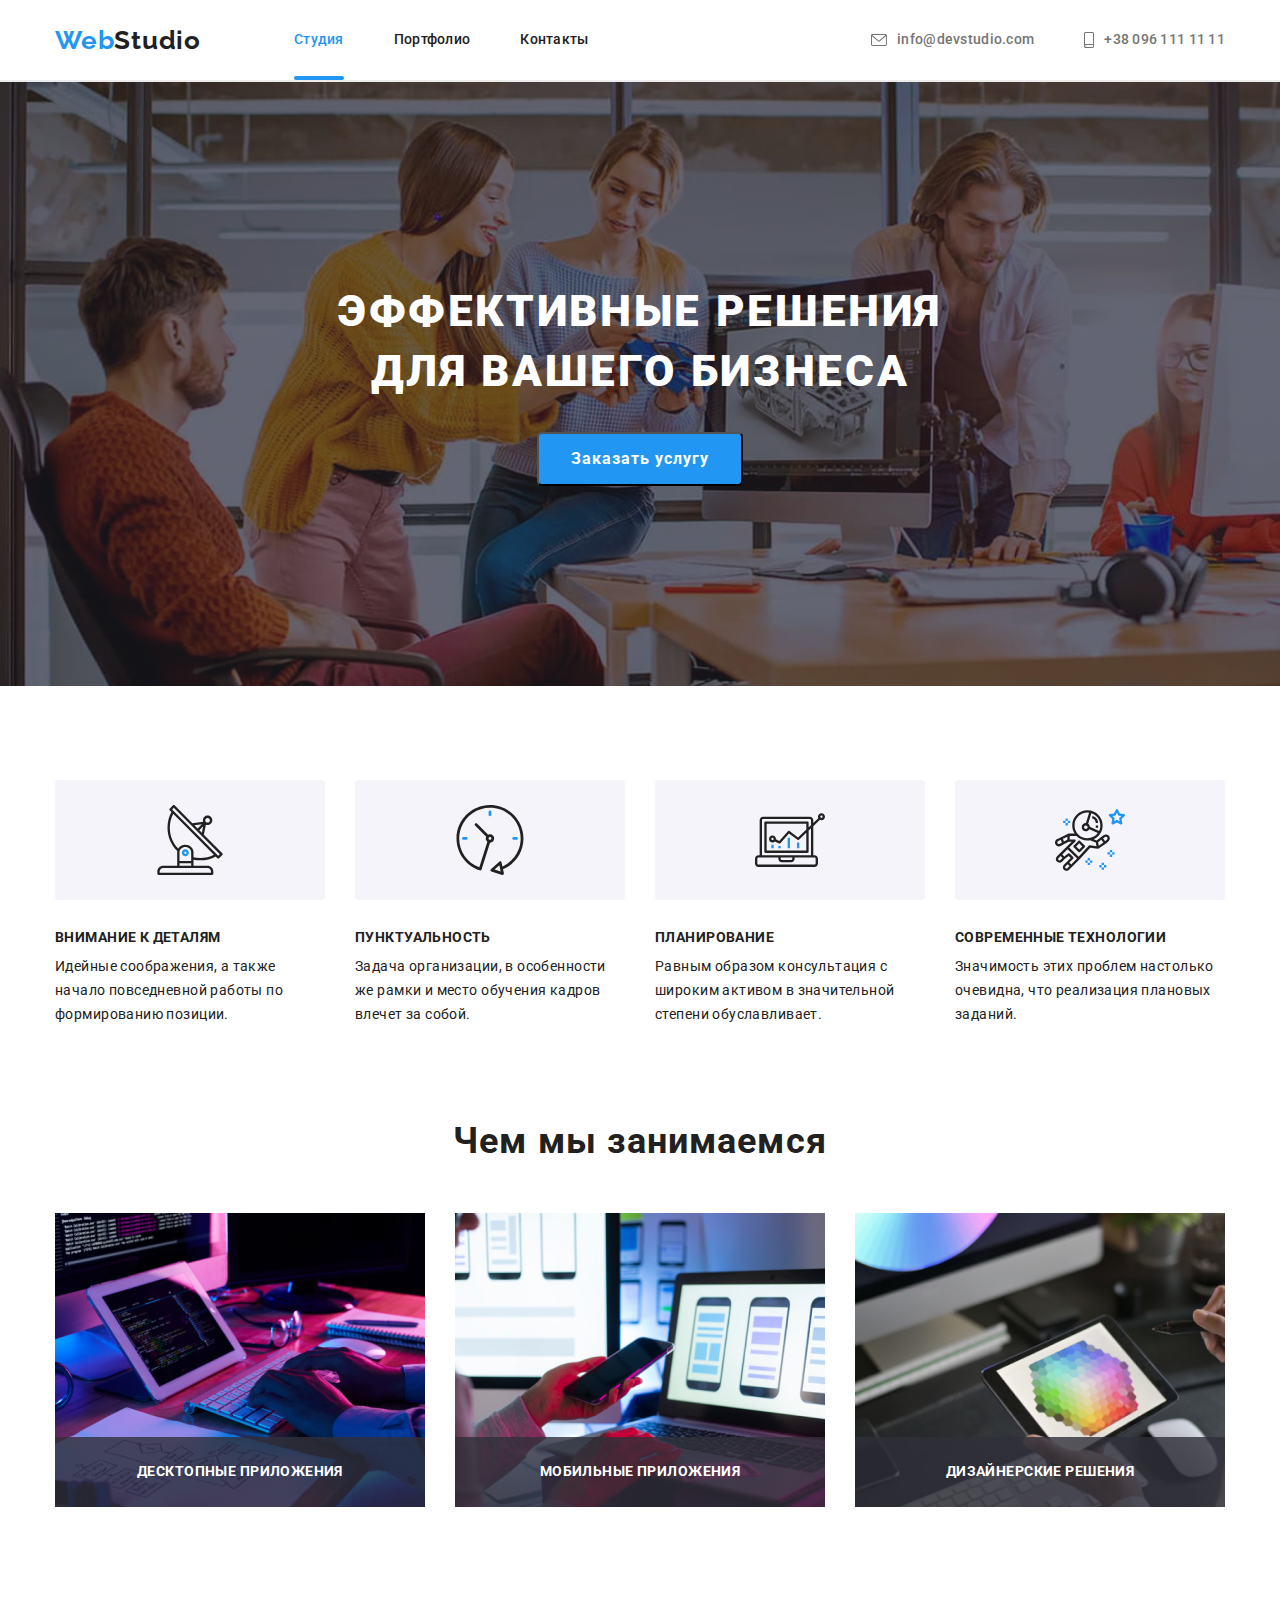
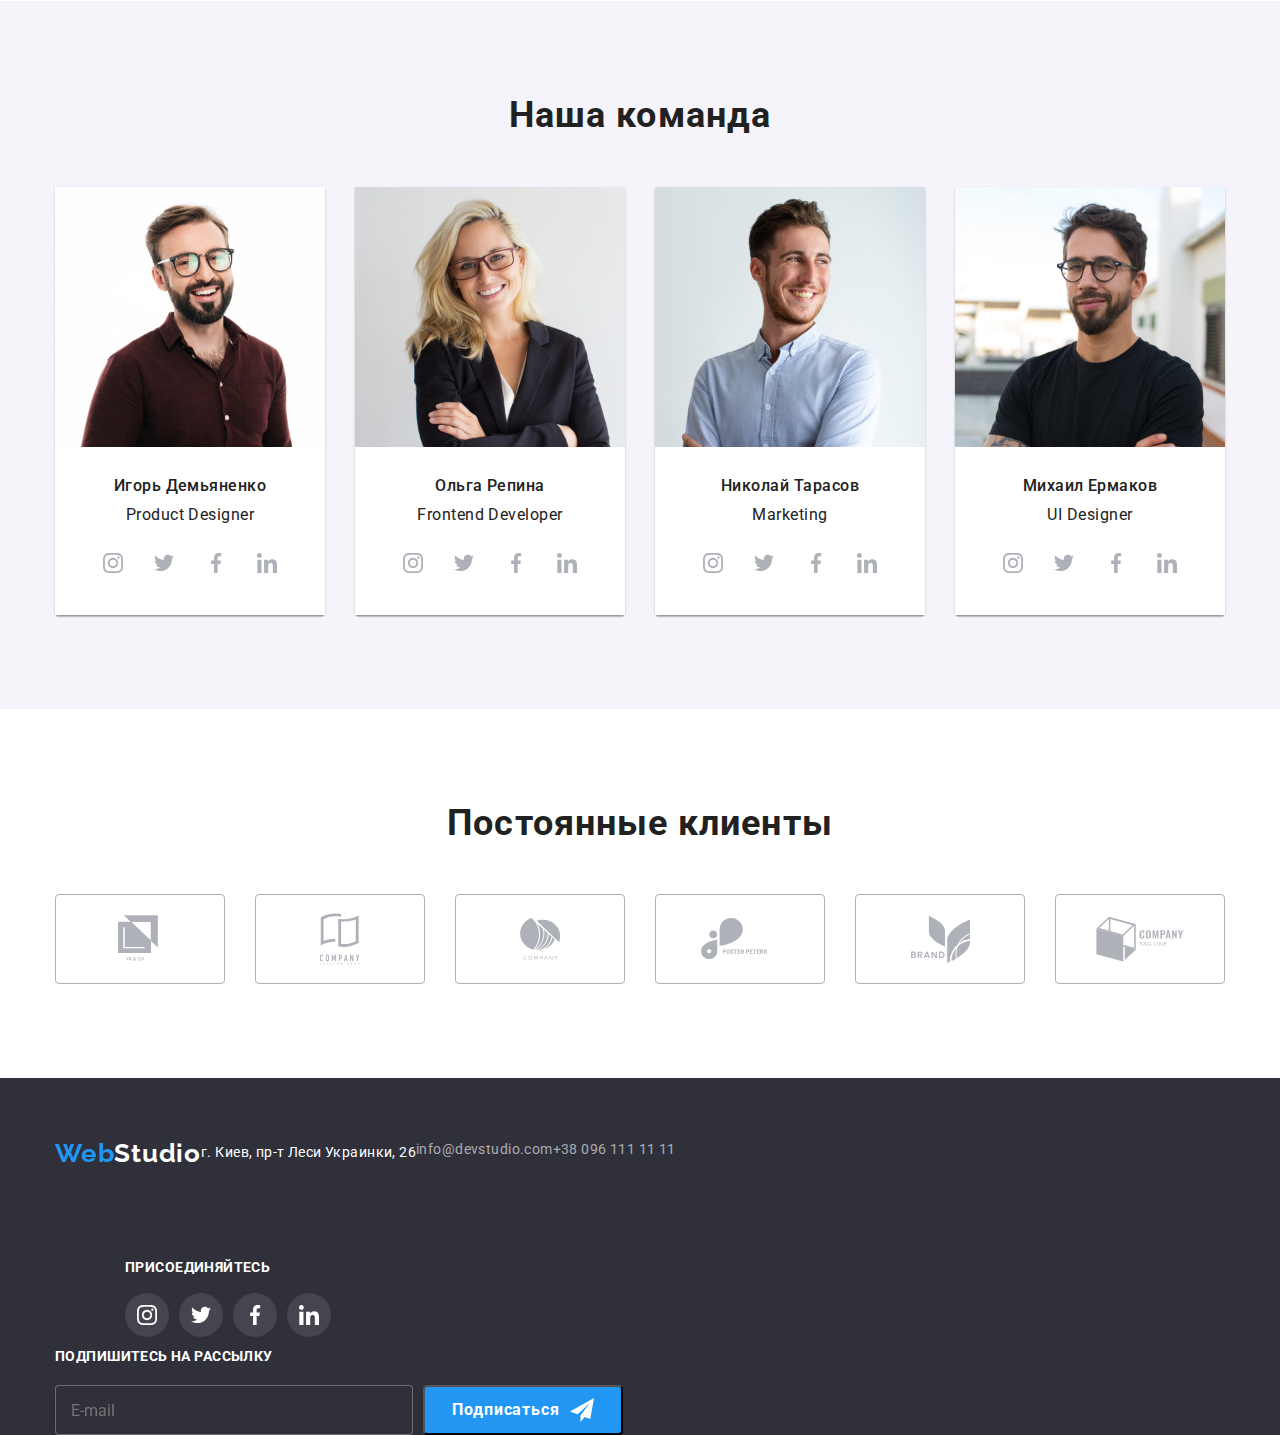
==== commit f8ceff0c: "Играюсь с футером" ====
--- a/index.html
+++ b/index.html
@@ -358,9 +358,9 @@
     </main>
 
     <!-- Футер -->
-    <footer>
+    <footer class="footer">
         <div class="container footer-container">
-            <div>
+            <div class="footer-contacts">
                 <a class="footer-logo" href="index.html">Web
                     <span class="footer-studio link">Studio</span>
                 </a>
@@ -368,8 +368,8 @@
                 <a class="link footer-link" href="mailto:">info@devstudio.com</a>
                 <a class="link footer-link" href="tel:+380961111111">+38 096 111 11 11</a>
             </div>
-            <div>
-                <h3 class="footer-item">
+            <div class="footer-social">
+                <h3 class="title">
                     ПРИСОЕДИНЯЙТЕСЬ
                 </h3>
                 <ul class="footer-box">
--- a/css/style.css
+++ b/css/style.css
@@ -65,21 +65,25 @@
 .header-container {
     display: flex;
     align-items: center;
-}
-
-footer {
+    background-color: var(--secondary-title-color);
+}
+
+.footer {
+    background-color: var(--secondary-background-color);
+}
+
+.footer-contacts {
+    display: flex;
     padding: 60px 0;
-    background-color: var(--secondary-background-color);
-}
-.footer-container {
-    display: flex;
-    justify-self: center;
-}
-
-.footer-item {
+}
+
+.footer-social {
+    margin-left: 70px;
+}
+
+.footer-social .title {
     padding-top: 12px;
     padding-bottom: 20px;
-    margin-left: 70px;
 
     font-weight: 700;
     font-size: 14px;
@@ -88,6 +92,37 @@
     text-transform: uppercase;
 
     color: var(--secondary-title-color);;
+}
+
+.footer-box {
+    display: flex;
+    justify-content: space-between;
+    width: 206px;
+}
+
+.social-unit {
+    display: flex;
+    align-items: center;
+    justify-content: center;
+    width: 44px;
+    height: 44px;   
+}
+
+.footer-box .social-link {
+    display: flex;
+    align-items: center;
+    justify-content: center;
+    width: 100%;
+    height: 100%;
+    border-radius: 50%;
+
+    background: rgba(255, 255, 255, 0.1);
+}
+
+.footer-box .social-link:focus,
+.footer-box .social-link:hover {
+    background: var(--accent-color);
+    outline-style: none;
 }
 
 .hero {
@@ -122,7 +157,7 @@
     margin: 0 auto;
     padding: 94px 0 47px;
 
-    background-color: var(--primary-background-color);
+    background-color: var(--secondary-title-color);
 }
 
 .our-work {
@@ -134,7 +169,7 @@
     text-align: center;
     letter-spacing: 0.03em;
 
-    background-color: var(--primary-background-color);
+    background-color: var(--secondary-title-color);
 }
 
 .disctiption {
@@ -468,6 +503,12 @@
     text-decoration: none;
     margin-right: 50px;
 
+    font-family: Roboto;
+    font-weight: 500;
+    font-size: 14px;
+    line-height: 1.14;
+    letter-spacing: 0.02em;
+
     color: var(--primary-title-color);
 
     transition-property: color;
@@ -590,6 +631,7 @@
 
 .filter-container {
     padding-bottom: 50px;
+    background-color: var(--secondary-title-color);
 }
 
 .project-name {
@@ -598,7 +640,7 @@
 }
 
 .project-container {
-    padding: 94px 0;
+    padding: 94px 15px;
 }
 
 .our-team-people {
@@ -611,7 +653,7 @@
 }
 
 .hero-line {
-    border: 2px solid #ECECEC;
+    border: 1px solid #ECECEC;
     margin: 0;
 }
 
@@ -656,38 +698,6 @@
 .icon-linkedin {
     width: 20px;
     height: 20px;
-}
-
-.footer-box {
-    display: flex;
-    justify-content: space-around;
-    width: 206px;
-    margin-left: 70px;
-}
-
-.social-unit {
-    display: flex;
-    align-items: center;
-    justify-content: center;
-    width: 44px;
-    height: 44px;   
-}
-
-.footer-box .social-link {
-    display: flex;
-    align-items: center;
-    justify-content: center;
-    width: 100%;
-    height: 100%;
-    border-radius: 50%;
-
-    background: rgba(255, 255, 255, 0.1);
-}
-
-.footer-box .social-link:focus,
-.footer-box .social-link:hover {
-    background: var(--accent-color);
-    outline-style: none;
 }
 
 .pic-instagram,
@@ -700,12 +710,7 @@
 }
 
 .signup {
-    display: flex;
-    justify-content: flex-end;
-    width: 570px;
-    margin-left: 93px;
-    margin-right: 0;
-   
+
 }
 
 .form-field {
@@ -803,7 +808,7 @@
 
 .input-area {
     width: 100%;
-    padding: 14px 0 14px 42px;
+    padding: 13px 0 13px 42px;
     margin-bottom: 10px;
     border: 1px solid rgba(33, 33, 33, 0.2);
     border-radius: 4px;
@@ -836,9 +841,22 @@
     margin-bottom: 20px;
     width: 448px;
     height: 120px;
+
+    font-family: Roboto;
+    font-weight: 400;
+    font-size: 14px;
+    line-height: 1.14;
+    letter-spacing: 0.01em;
+
+    color: rgba(117, 117, 117, 0.5);
     
     border: 1px solid rgba(33, 33, 33, 0.2);
     border-radius: 4px;
+}
+
+.textarea:focus {
+    outline: none;
+    border: 1px solid var(--accent-color);
 }
 
 
@@ -921,7 +939,7 @@
     padding: 94px 0;
     margin: 0 auto;
     
-    background-color: var(--primary-background-color);
+    background-color: var(--secondary-title-color);
 }
 
 .clients-list {
@@ -936,7 +954,7 @@
     border-radius: 4px;
     margin-right: 30px;
 
-    background: var(--primary-background-color);
+    background: var(--secondary-title-color);
 }
 
 .clients-item:hover,
@@ -1031,6 +1049,11 @@
     background-color: var(--secondary-title-color);
 }
 
+.modal-button:focus,
+.modal-button:hover {
+    fill: var(--accent-color);
+}
+
 .project-overlay {
     display: block;
     position: relative;
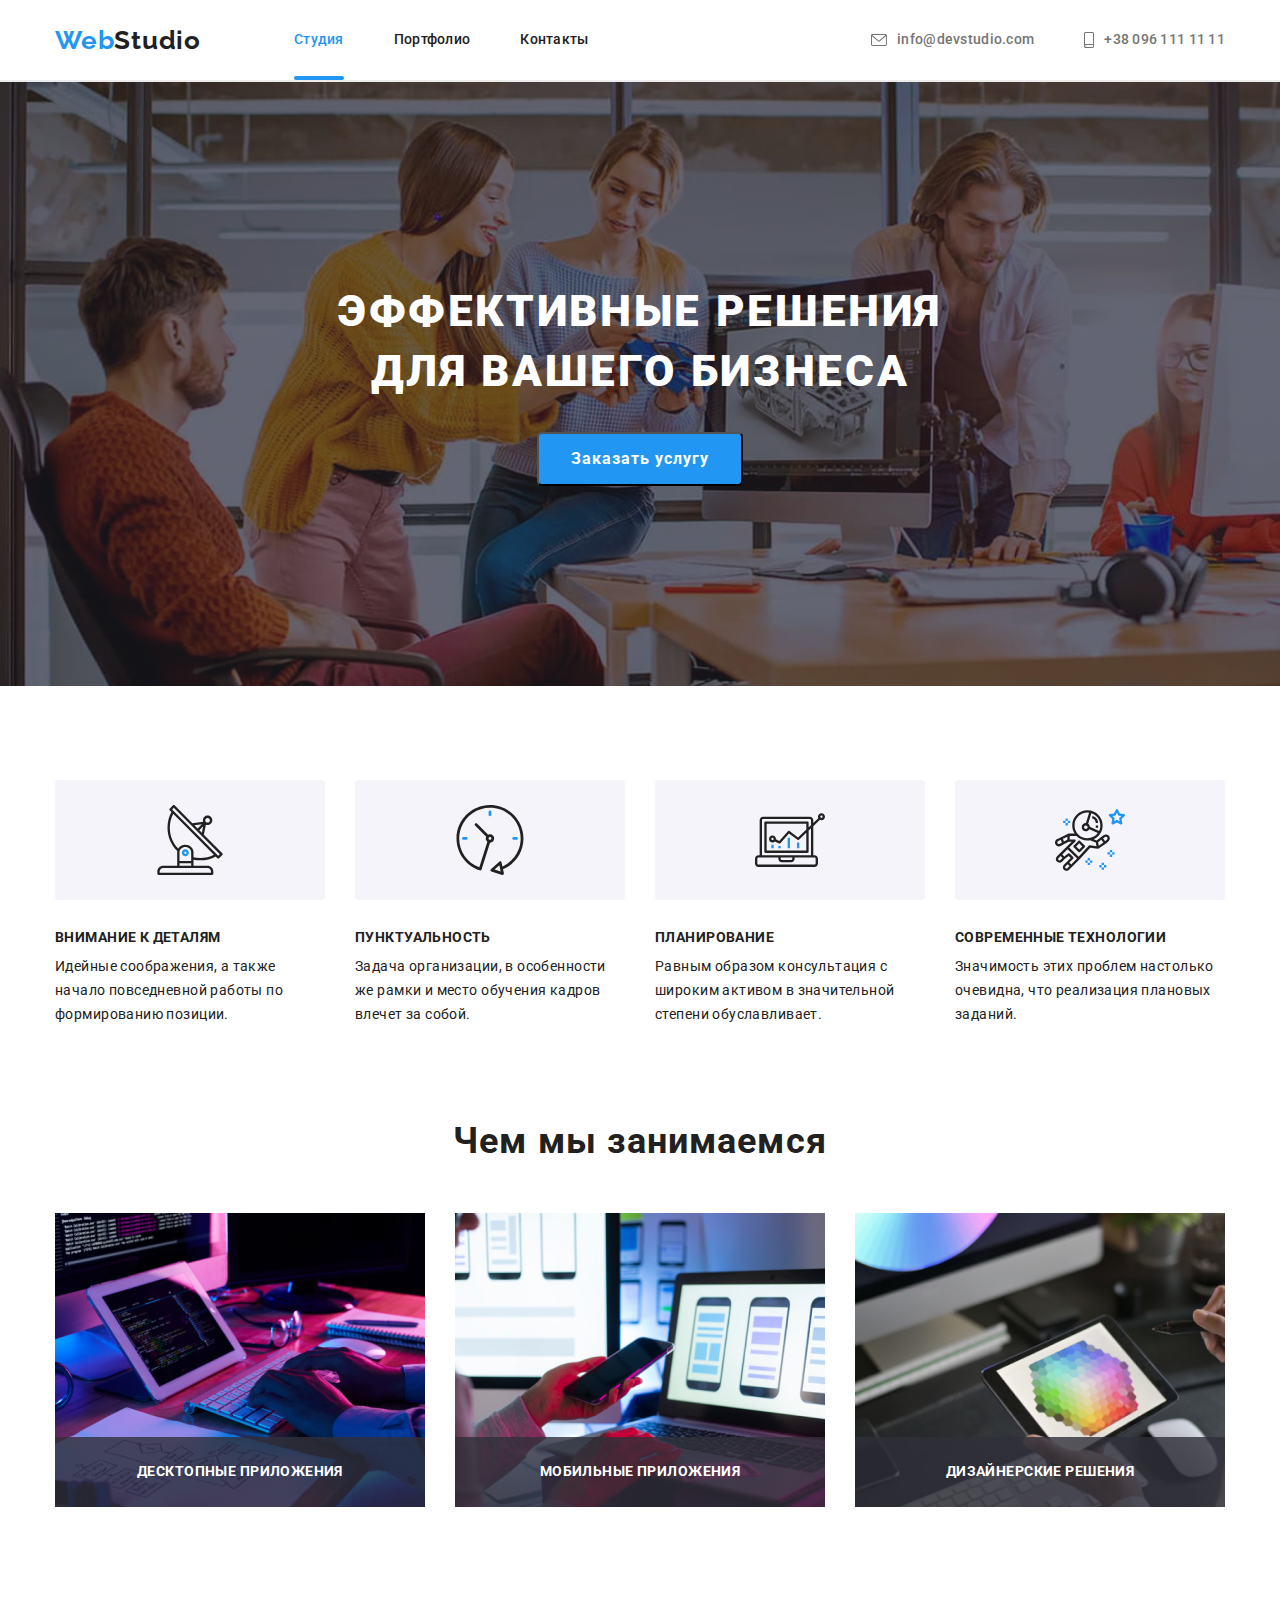
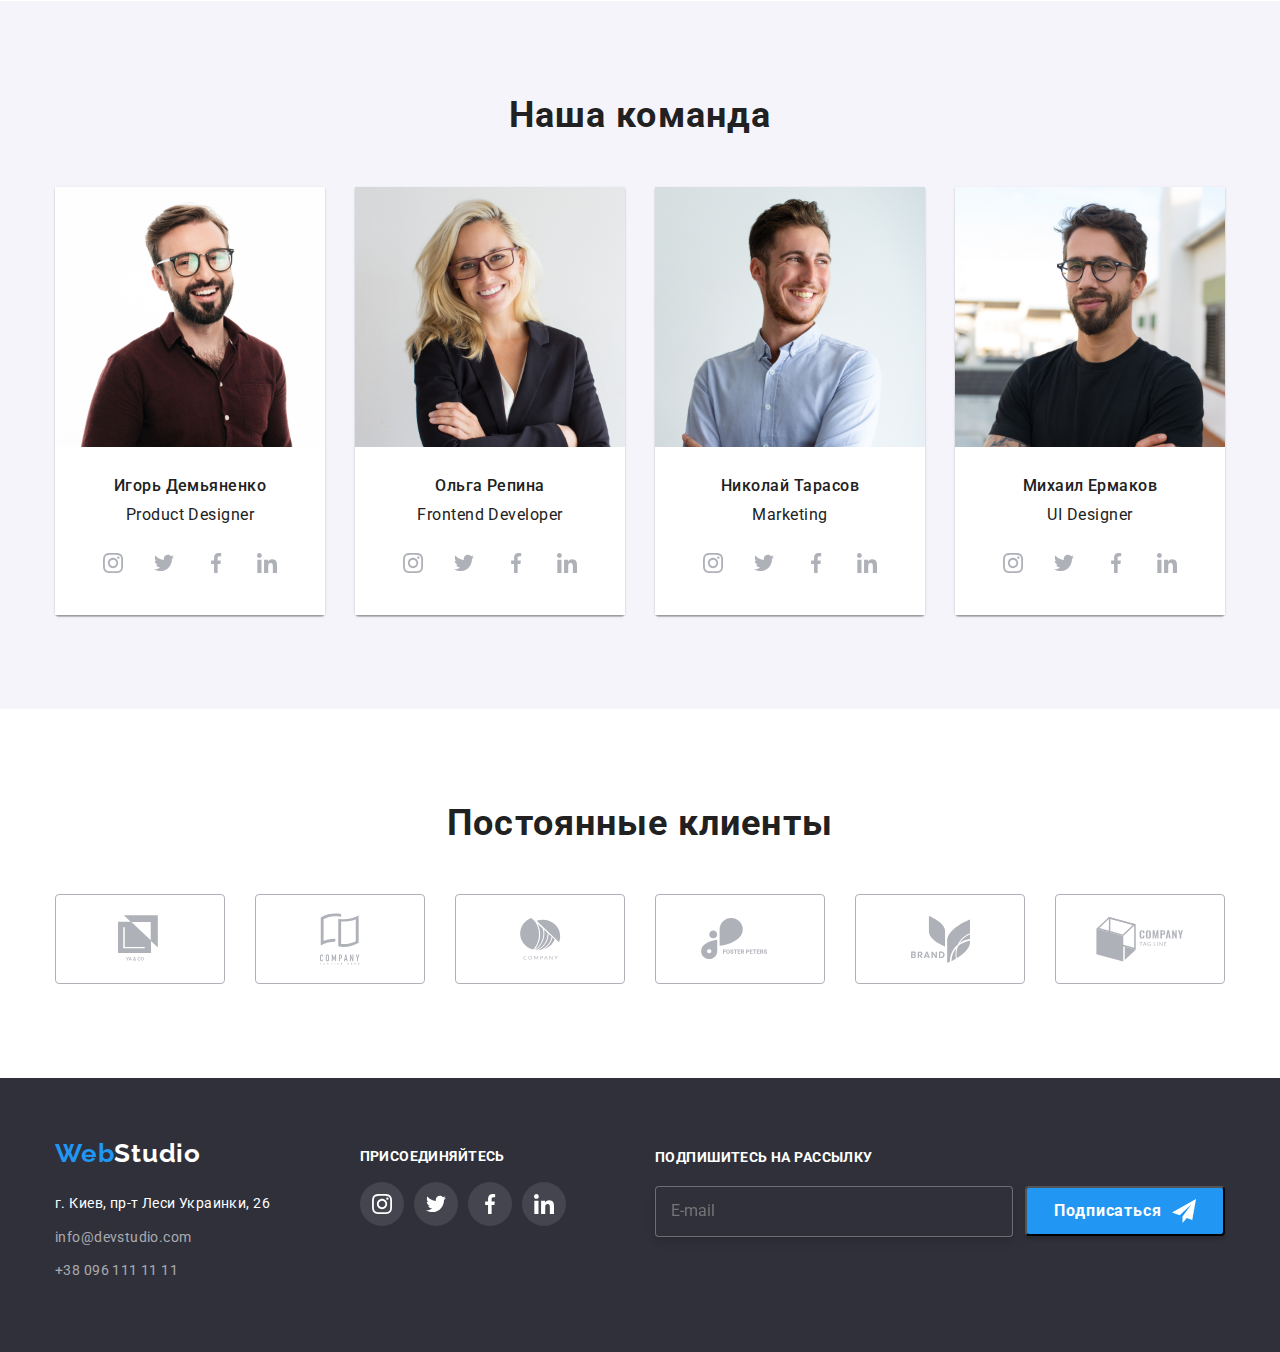
==== commit 5b7f71af: "Исправил отступы в футере" ====
--- a/index.html
+++ b/index.html
@@ -403,7 +403,7 @@
                     </li>
                 </ul>
             </div>
-            <div class="signup">
+            <div class="footer-signup">
                 <form class="signup-form" name="signup_form" autocomplete="on" novalidate>
                     <label class="signup-title" for="signup-email">Подпишитесь на рассылку</label>
                     <div class="form-field">
--- a/css/style.css
+++ b/css/style.css
@@ -72,13 +72,31 @@
     background-color: var(--secondary-background-color);
 }
 
+.footer-container {
+    display: flex;
+    justify-content: space-between;
+}
+
 .footer-contacts {
-    display: flex;
     padding: 60px 0;
 }
 
+.footer-logo {
+    display: flex;
+    margin-bottom: 20px;
+    text-decoration: none;
+
+    font-family: 'Raleway', sans-serif;
+    font-weight: 700;
+    font-size: 26px;
+    line-height: 1.19;
+    letter-spacing: 0.03em;
+
+    color: var(--accent-color);
+}
+
 .footer-social {
-    margin-left: 70px;
+    padding: 60px 0;
 }
 
 .footer-social .title {
@@ -460,20 +478,6 @@
     color: var(--accent-color);
 }
 
-.footer-logo {
-    display: flex;
-    margin-bottom: 20px;
-    text-decoration: none;
-
-    font-family: 'Raleway', sans-serif;
-    font-weight: 700;
-    font-size: 26px;
-    line-height: 1.19;
-    letter-spacing: 0.03em;
-
-    color: var(--accent-color);
-}
-
 .list {
     color: var(--primary-title-color);
     list-style: none;
@@ -709,18 +713,20 @@
     fill: var(--secondary-title-color);
 }
 
-.signup {
+.footer-signup {
+    width: 570px;
+    padding: 60px 0;
 
 }
 
 .form-field {
     display: flex;
+    justify-content: space-between;
 }
 
 .signup-input {
     width: 358px;
-    height: 50px;
-    padding-left: 15px;
+    padding: 15px 0 15px 15px;
     border: 1px solid rgba(255, 255, 255, 0.3);
     
     filter: drop-shadow(0px 4px 4px rgba(0, 0, 0, 0.15));
@@ -760,7 +766,6 @@
     width: 200px;
     height: 50px;
     padding: 13px;
-    margin-left: 10px;
 
     font-family: Roboto;
     font-weight: 700;
